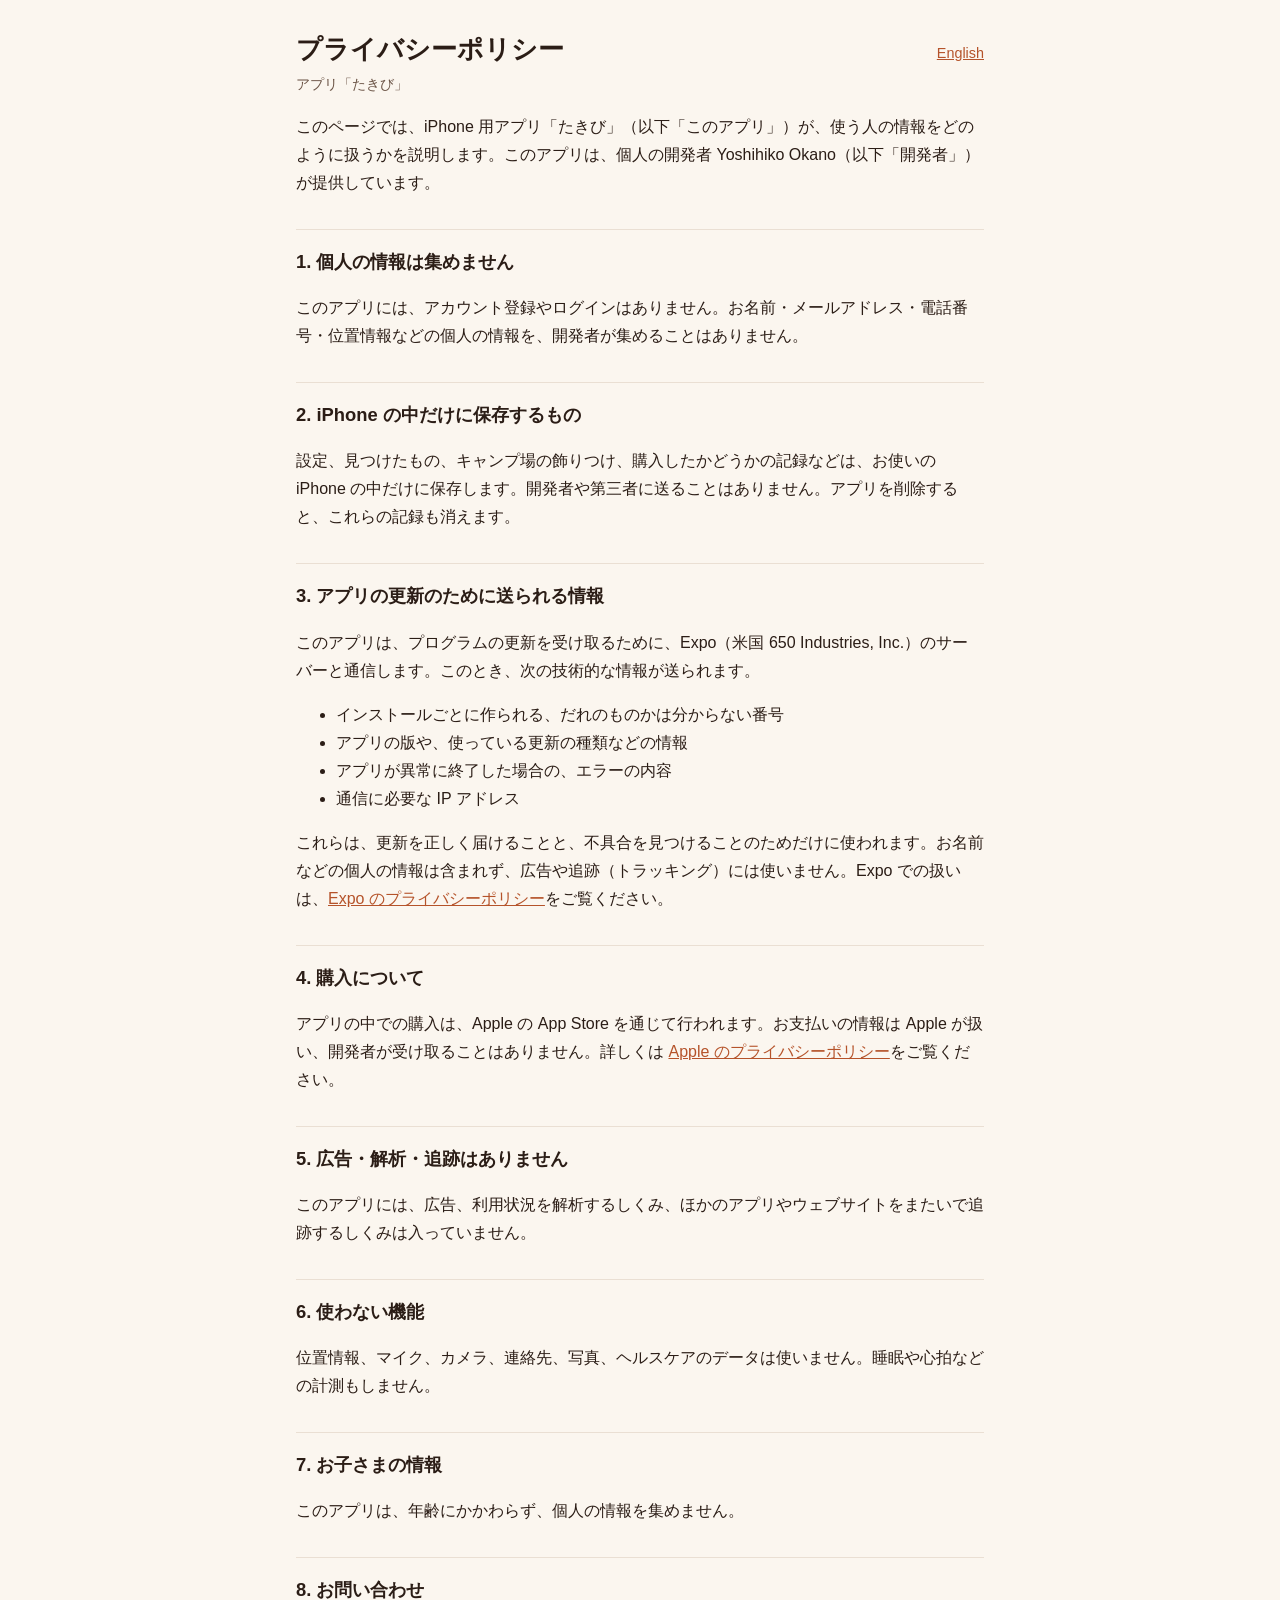
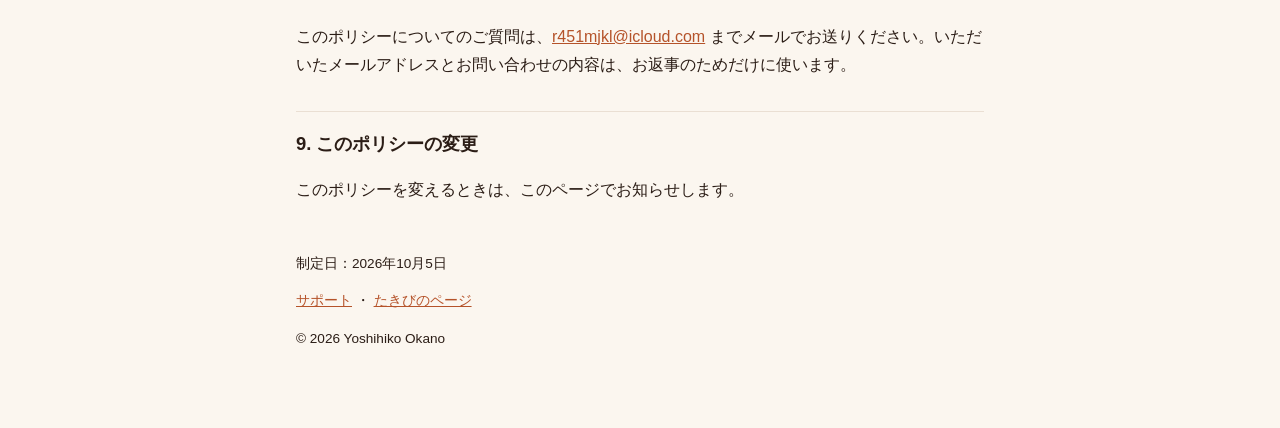
==== privacy-ja.html @ 5e6d89ec "Add files via upload" ====
<!doctype html>
<html lang="ja">
<head>
<meta charset="utf-8">
<meta name="viewport" content="width=device-width, initial-scale=1">
<title>プライバシーポリシー｜たきび</title>
<link rel="stylesheet" href="style.css">
</head>
<body>
<main>
<header>
  <div>
    <h1>プライバシーポリシー</h1>
    <div class="sub">アプリ「たきび」</div>
  </div>
  <div class="lang"><a href="privacy.html" hreflang="en">English</a></div>
</header>

<p>このページでは、iPhone 用アプリ「たきび」（以下「このアプリ」）が、使う人の情報をどのように扱うかを説明します。このアプリは、個人の開発者 Yoshihiko Okano（以下「開発者」）が提供しています。</p>

<h2>1. 個人の情報は集めません</h2>
<p>このアプリには、アカウント登録やログインはありません。お名前・メールアドレス・電話番号・位置情報などの個人の情報を、開発者が集めることはありません。</p>

<h2>2. iPhone の中だけに保存するもの</h2>
<p>設定、見つけたもの、キャンプ場の飾りつけ、購入したかどうかの記録などは、お使いの iPhone の中だけに保存します。開発者や第三者に送ることはありません。アプリを削除すると、これらの記録も消えます。</p>

<h2>3. アプリの更新のために送られる情報</h2>
<p>このアプリは、プログラムの更新を受け取るために、Expo（米国 650 Industries, Inc.）のサーバーと通信します。このとき、次の技術的な情報が送られます。</p>
<ul>
  <li>インストールごとに作られる、だれのものかは分からない番号</li>
  <li>アプリの版や、使っている更新の種類などの情報</li>
  <li>アプリが異常に終了した場合の、エラーの内容</li>
  <li>通信に必要な IP アドレス</li>
</ul>
<p>これらは、更新を正しく届けることと、不具合を見つけることのためだけに使われます。お名前などの個人の情報は含まれず、広告や追跡（トラッキング）には使いません。Expo での扱いは、<a href="https://expo.dev/privacy">Expo のプライバシーポリシー</a>をご覧ください。</p>

<h2>4. 購入について</h2>
<p>アプリの中での購入は、Apple の App Store を通じて行われます。お支払いの情報は Apple が扱い、開発者が受け取ることはありません。詳しくは <a href="https://www.apple.com/jp/legal/privacy/">Apple のプライバシーポリシー</a>をご覧ください。</p>

<h2>5. 広告・解析・追跡はありません</h2>
<p>このアプリには、広告、利用状況を解析するしくみ、ほかのアプリやウェブサイトをまたいで追跡するしくみは入っていません。</p>

<h2>6. 使わない機能</h2>
<p>位置情報、マイク、カメラ、連絡先、写真、ヘルスケアのデータは使いません。睡眠や心拍などの計測もしません。</p>

<h2>7. お子さまの情報</h2>
<p>このアプリは、年齢にかかわらず、個人の情報を集めません。</p>

<h2>8. お問い合わせ</h2>
<p>このポリシーについてのご質問は、<a href="mailto:r451mjkl@icloud.com">r451mjkl@icloud.com</a> までメールでお送りください。いただいたメールアドレスとお問い合わせの内容は、お返事のためだけに使います。</p>

<h2>9. このポリシーの変更</h2>
<p>このポリシーを変えるときは、このページでお知らせします。</p>

<footer>
  <p>制定日：2026年10月5日</p>
  <p><a href="support-ja.html">サポート</a> ・ <a href="index.html">たきびのページ</a></p>
  <p>© 2026 Yoshihiko Okano</p>
</footer>
</main>
</body>
</html>
---- style.css ----
/* たきびのサポートページ（GitHub Pages。リポジトリ takibi-privacy → https://y1693618-lang.github.io/takibi-privacy/）。アプリと同じ、あたたかい色 */
:root {
  --bg: #fbf6ef;
  --card: #ffffff;
  --text: #2b1d16;
  --sub: #6b5446;
  --accent: #b5532a;
  --line: #eadfd3;
}
@media (prefers-color-scheme: dark) {
  :root {
    --bg: #1a1310;
    --card: #241a15;
    --text: #f6e9d9;
    --sub: #cdb7a3;
    --accent: #f0a06a;
    --line: #3a2c24;
  }
}
* { box-sizing: border-box; }
body {
  margin: 0;
  background: var(--bg);
  color: var(--text);
  font-family: -apple-system, BlinkMacSystemFont, "Hiragino Sans", "Noto Sans JP", "Segoe UI", sans-serif;
  line-height: 1.75;
  font-size: 16px;
}
main { max-width: 720px; margin: 0 auto; padding: 32px 16px 64px; }
header { display: flex; justify-content: space-between; align-items: baseline; gap: 12px; flex-wrap: wrap; }
h1 { font-size: 1.6rem; line-height: 1.4; margin: 0 0 4px; }
h2 { font-size: 1.15rem; margin: 32px 0 8px; padding-top: 16px; border-top: 1px solid var(--line); }
h3 { font-size: 1rem; margin: 20px 0 4px; }
p, li { color: var(--text); }
.sub { color: var(--sub); font-size: 0.9rem; }
a { color: var(--accent); }
.lang a { font-size: 0.9rem; }
.card { background: var(--card); border: 1px solid var(--line); border-radius: 16px; padding: 16px 20px; margin: 16px 0; }
footer { margin-top: 48px; color: var(--sub); font-size: 0.85rem; }
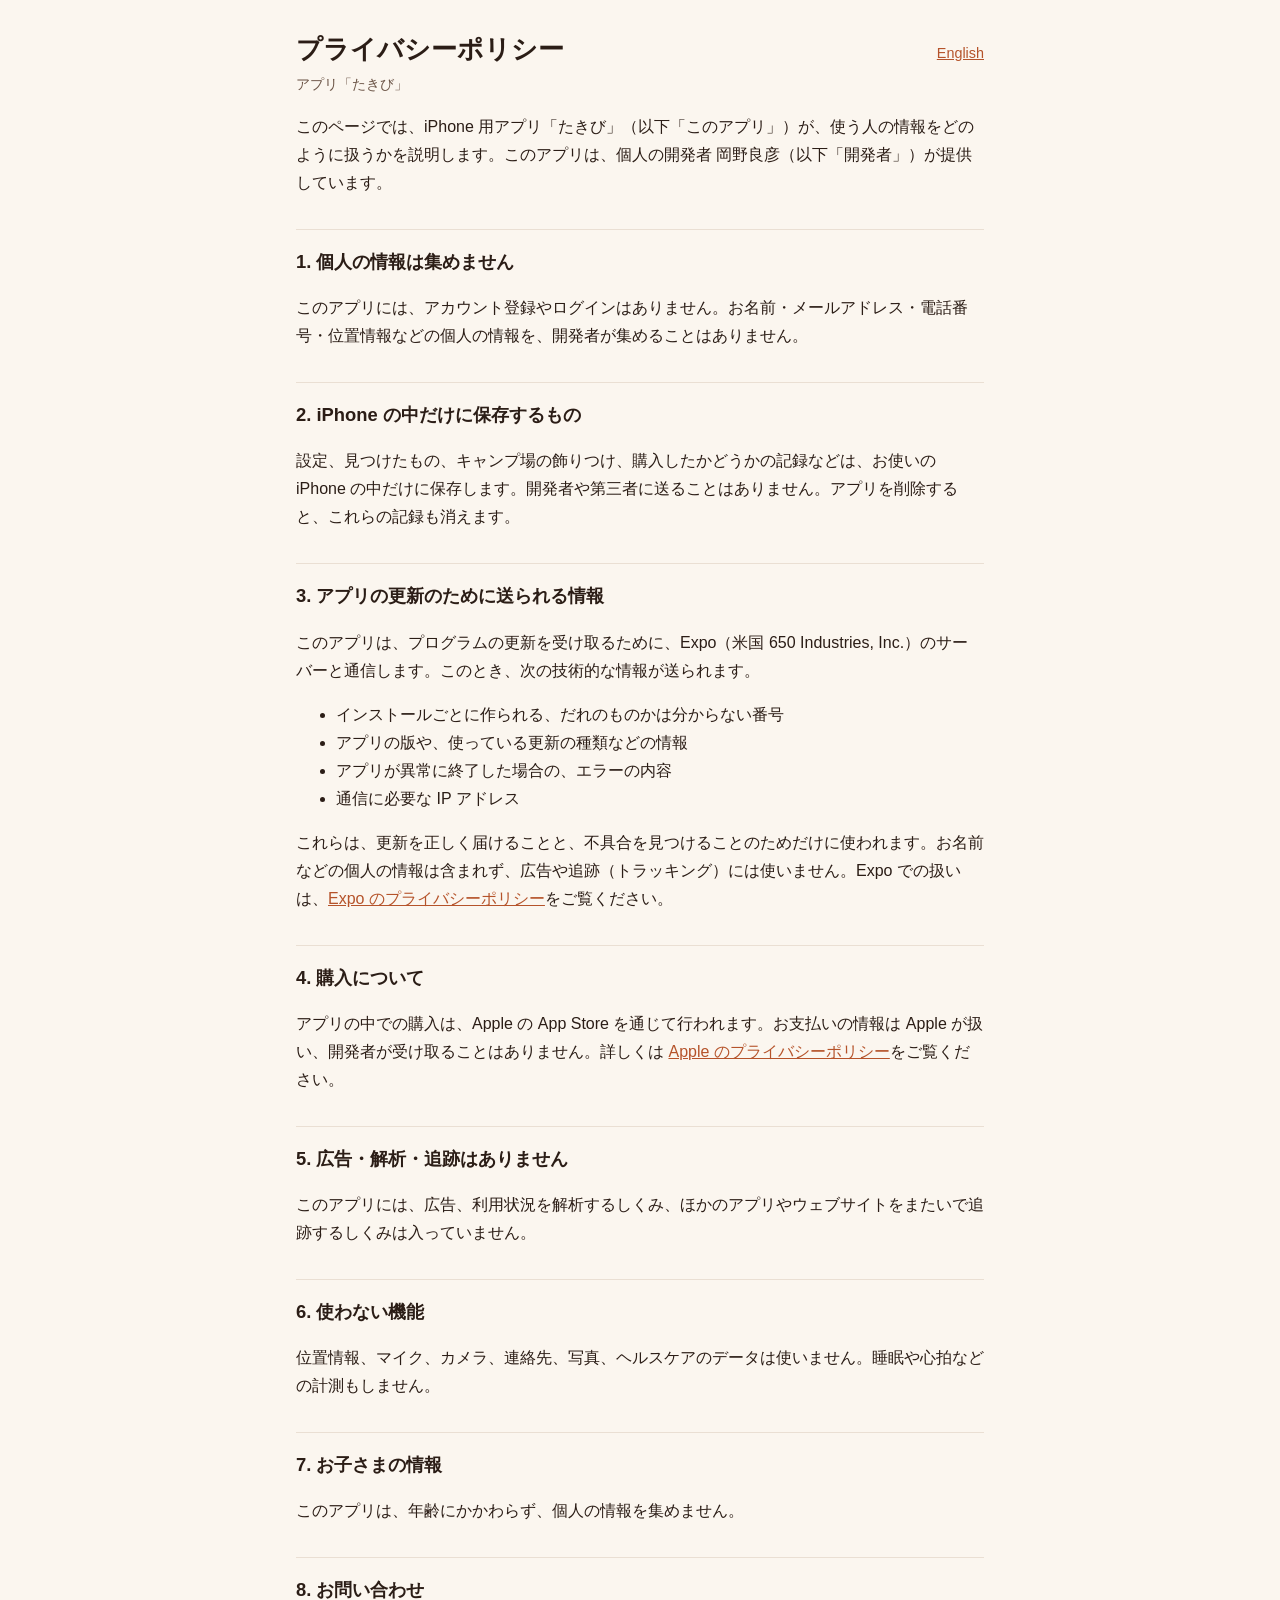
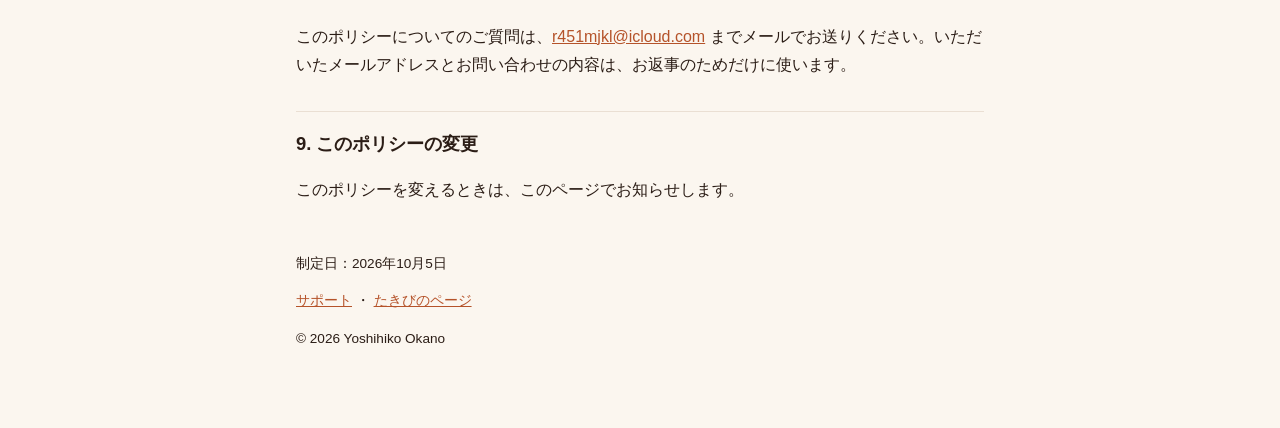
==== commit b0708a02: "Add files via upload" ====
--- a/privacy-ja.html
+++ b/privacy-ja.html
@@ -16,7 +16,7 @@
   <div class="lang"><a href="privacy.html" hreflang="en">English</a></div>
 </header>
 
-<p>このページでは、iPhone 用アプリ「たきび」（以下「このアプリ」）が、使う人の情報をどのように扱うかを説明します。このアプリは、個人の開発者 Yoshihiko Okano（以下「開発者」）が提供しています。</p>
+<p>このページでは、iPhone 用アプリ「たきび」（以下「このアプリ」）が、使う人の情報をどのように扱うかを説明します。このアプリは、個人の開発者 岡野良彦（以下「開発者」）が提供しています。</p>
 
 <h2>1. 個人の情報は集めません</h2>
 <p>このアプリには、アカウント登録やログインはありません。お名前・メールアドレス・電話番号・位置情報などの個人の情報を、開発者が集めることはありません。</p>
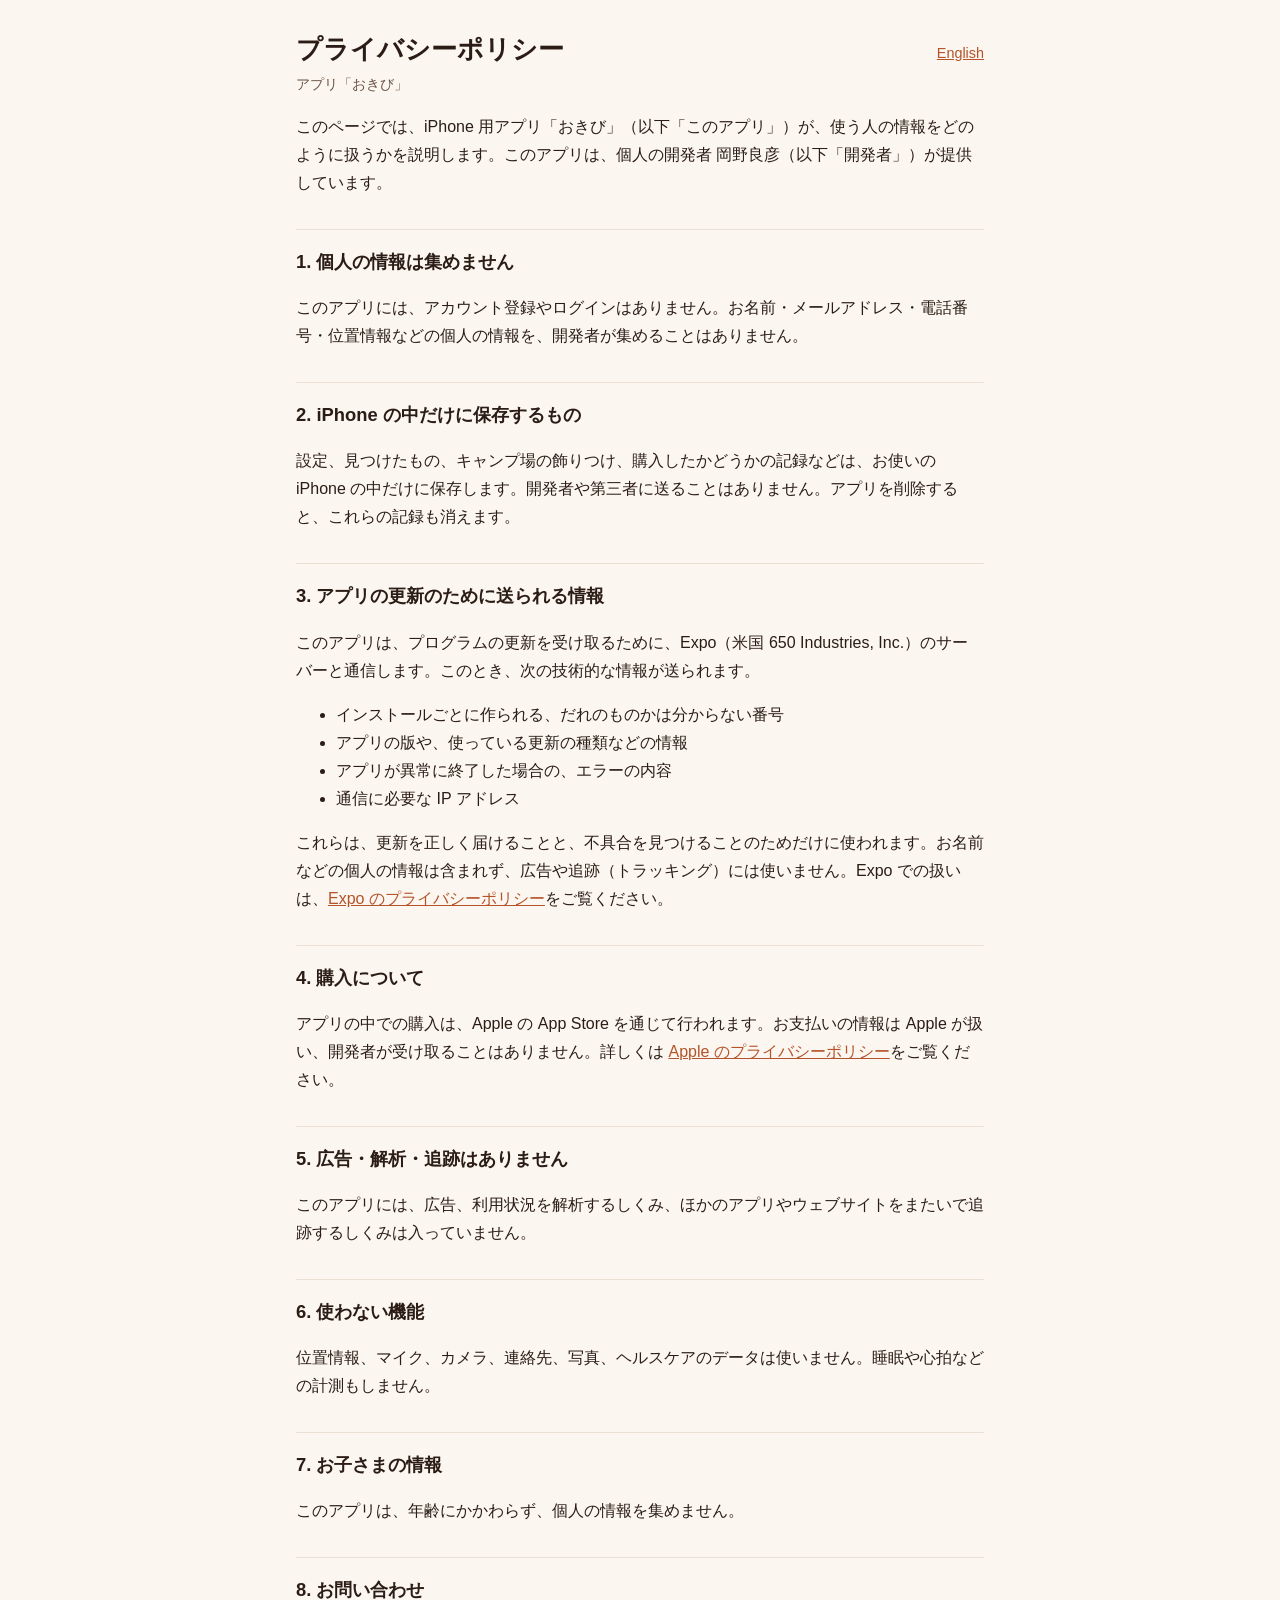
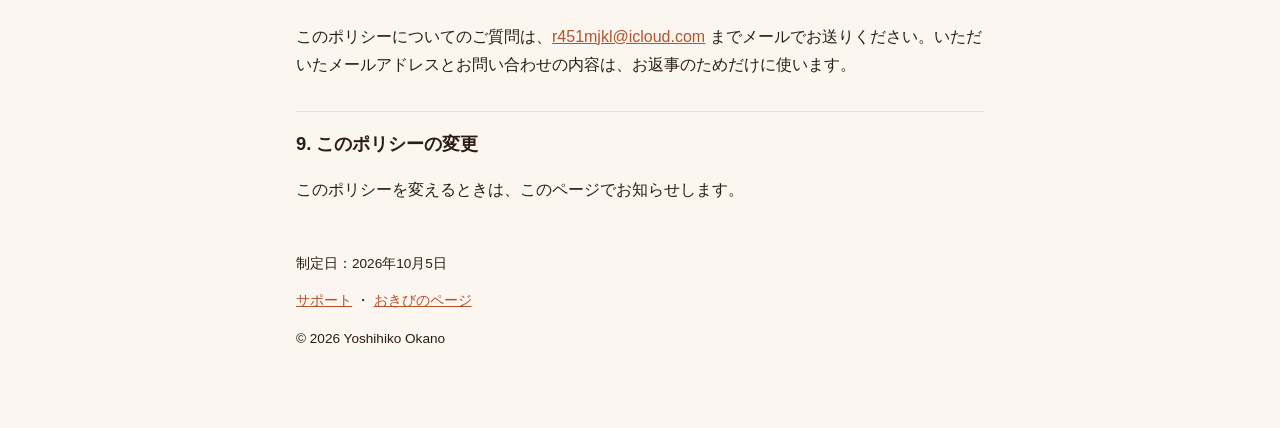
==== commit 16871ba0: "Add files via upload" ====
--- a/privacy-ja.html
+++ b/privacy-ja.html
@@ -1,62 +1,62 @@
-<!doctype html>
-<html lang="ja">
-<head>
-<meta charset="utf-8">
-<meta name="viewport" content="width=device-width, initial-scale=1">
-<title>プライバシーポリシー｜たきび</title>
-<link rel="stylesheet" href="style.css">
-</head>
-<body>
-<main>
-<header>
-  <div>
-    <h1>プライバシーポリシー</h1>
-    <div class="sub">アプリ「たきび」</div>
-  </div>
-  <div class="lang"><a href="privacy.html" hreflang="en">English</a></div>
-</header>
-
-<p>このページでは、iPhone 用アプリ「たきび」（以下「このアプリ」）が、使う人の情報をどのように扱うかを説明します。このアプリは、個人の開発者 岡野良彦（以下「開発者」）が提供しています。</p>
-
-<h2>1. 個人の情報は集めません</h2>
-<p>このアプリには、アカウント登録やログインはありません。お名前・メールアドレス・電話番号・位置情報などの個人の情報を、開発者が集めることはありません。</p>
-
-<h2>2. iPhone の中だけに保存するもの</h2>
-<p>設定、見つけたもの、キャンプ場の飾りつけ、購入したかどうかの記録などは、お使いの iPhone の中だけに保存します。開発者や第三者に送ることはありません。アプリを削除すると、これらの記録も消えます。</p>
-
-<h2>3. アプリの更新のために送られる情報</h2>
-<p>このアプリは、プログラムの更新を受け取るために、Expo（米国 650 Industries, Inc.）のサーバーと通信します。このとき、次の技術的な情報が送られます。</p>
-<ul>
-  <li>インストールごとに作られる、だれのものかは分からない番号</li>
-  <li>アプリの版や、使っている更新の種類などの情報</li>
-  <li>アプリが異常に終了した場合の、エラーの内容</li>
-  <li>通信に必要な IP アドレス</li>
-</ul>
-<p>これらは、更新を正しく届けることと、不具合を見つけることのためだけに使われます。お名前などの個人の情報は含まれず、広告や追跡（トラッキング）には使いません。Expo での扱いは、<a href="https://expo.dev/privacy">Expo のプライバシーポリシー</a>をご覧ください。</p>
-
-<h2>4. 購入について</h2>
-<p>アプリの中での購入は、Apple の App Store を通じて行われます。お支払いの情報は Apple が扱い、開発者が受け取ることはありません。詳しくは <a href="https://www.apple.com/jp/legal/privacy/">Apple のプライバシーポリシー</a>をご覧ください。</p>
-
-<h2>5. 広告・解析・追跡はありません</h2>
-<p>このアプリには、広告、利用状況を解析するしくみ、ほかのアプリやウェブサイトをまたいで追跡するしくみは入っていません。</p>
-
-<h2>6. 使わない機能</h2>
-<p>位置情報、マイク、カメラ、連絡先、写真、ヘルスケアのデータは使いません。睡眠や心拍などの計測もしません。</p>
-
-<h2>7. お子さまの情報</h2>
-<p>このアプリは、年齢にかかわらず、個人の情報を集めません。</p>
-
-<h2>8. お問い合わせ</h2>
-<p>このポリシーについてのご質問は、<a href="mailto:r451mjkl@icloud.com">r451mjkl@icloud.com</a> までメールでお送りください。いただいたメールアドレスとお問い合わせの内容は、お返事のためだけに使います。</p>
-
-<h2>9. このポリシーの変更</h2>
-<p>このポリシーを変えるときは、このページでお知らせします。</p>
-
-<footer>
-  <p>制定日：2026年10月5日</p>
-  <p><a href="support-ja.html">サポート</a> ・ <a href="index.html">たきびのページ</a></p>
-  <p>© 2026 Yoshihiko Okano</p>
-</footer>
-</main>
-</body>
-</html>
+<!doctype html>
+<html lang="ja">
+<head>
+<meta charset="utf-8">
+<meta name="viewport" content="width=device-width, initial-scale=1">
+<title>プライバシーポリシー｜おきび</title>
+<link rel="stylesheet" href="style.css">
+</head>
+<body>
+<main>
+<header>
+  <div>
+    <h1>プライバシーポリシー</h1>
+    <div class="sub">アプリ「おきび」</div>
+  </div>
+  <div class="lang"><a href="privacy.html" hreflang="en">English</a></div>
+</header>
+
+<p>このページでは、iPhone 用アプリ「おきび」（以下「このアプリ」）が、使う人の情報をどのように扱うかを説明します。このアプリは、個人の開発者 岡野良彦（以下「開発者」）が提供しています。</p>
+
+<h2>1. 個人の情報は集めません</h2>
+<p>このアプリには、アカウント登録やログインはありません。お名前・メールアドレス・電話番号・位置情報などの個人の情報を、開発者が集めることはありません。</p>
+
+<h2>2. iPhone の中だけに保存するもの</h2>
+<p>設定、見つけたもの、キャンプ場の飾りつけ、購入したかどうかの記録などは、お使いの iPhone の中だけに保存します。開発者や第三者に送ることはありません。アプリを削除すると、これらの記録も消えます。</p>
+
+<h2>3. アプリの更新のために送られる情報</h2>
+<p>このアプリは、プログラムの更新を受け取るために、Expo（米国 650 Industries, Inc.）のサーバーと通信します。このとき、次の技術的な情報が送られます。</p>
+<ul>
+  <li>インストールごとに作られる、だれのものかは分からない番号</li>
+  <li>アプリの版や、使っている更新の種類などの情報</li>
+  <li>アプリが異常に終了した場合の、エラーの内容</li>
+  <li>通信に必要な IP アドレス</li>
+</ul>
+<p>これらは、更新を正しく届けることと、不具合を見つけることのためだけに使われます。お名前などの個人の情報は含まれず、広告や追跡（トラッキング）には使いません。Expo での扱いは、<a href="https://expo.dev/privacy">Expo のプライバシーポリシー</a>をご覧ください。</p>
+
+<h2>4. 購入について</h2>
+<p>アプリの中での購入は、Apple の App Store を通じて行われます。お支払いの情報は Apple が扱い、開発者が受け取ることはありません。詳しくは <a href="https://www.apple.com/jp/legal/privacy/">Apple のプライバシーポリシー</a>をご覧ください。</p>
+
+<h2>5. 広告・解析・追跡はありません</h2>
+<p>このアプリには、広告、利用状況を解析するしくみ、ほかのアプリやウェブサイトをまたいで追跡するしくみは入っていません。</p>
+
+<h2>6. 使わない機能</h2>
+<p>位置情報、マイク、カメラ、連絡先、写真、ヘルスケアのデータは使いません。睡眠や心拍などの計測もしません。</p>
+
+<h2>7. お子さまの情報</h2>
+<p>このアプリは、年齢にかかわらず、個人の情報を集めません。</p>
+
+<h2>8. お問い合わせ</h2>
+<p>このポリシーについてのご質問は、<a href="mailto:r451mjkl@icloud.com">r451mjkl@icloud.com</a> までメールでお送りください。いただいたメールアドレスとお問い合わせの内容は、お返事のためだけに使います。</p>
+
+<h2>9. このポリシーの変更</h2>
+<p>このポリシーを変えるときは、このページでお知らせします。</p>
+
+<footer>
+  <p>制定日：2026年10月5日</p>
+  <p><a href="support-ja.html">サポート</a> ・ <a href="index.html">おきびのページ</a></p>
+  <p>© 2026 Yoshihiko Okano</p>
+</footer>
+</main>
+</body>
+</html>
--- a/style.css
+++ b/style.css
@@ -1,4 +1,4 @@
-/* たきびのサポートページ（GitHub Pages。リポジトリ takibi-privacy → https://y1693618-lang.github.io/takibi-privacy/）。アプリと同じ、あたたかい色 */
+/* おきびのサポートページ（GitHub Pages。リポジトリ okibi-privacy → https://y1693618-lang.github.io/okibi-privacy/）。アプリと同じ、あたたかい色 */
 :root {
   --bg: #fbf6ef;
   --card: #ffffff;
